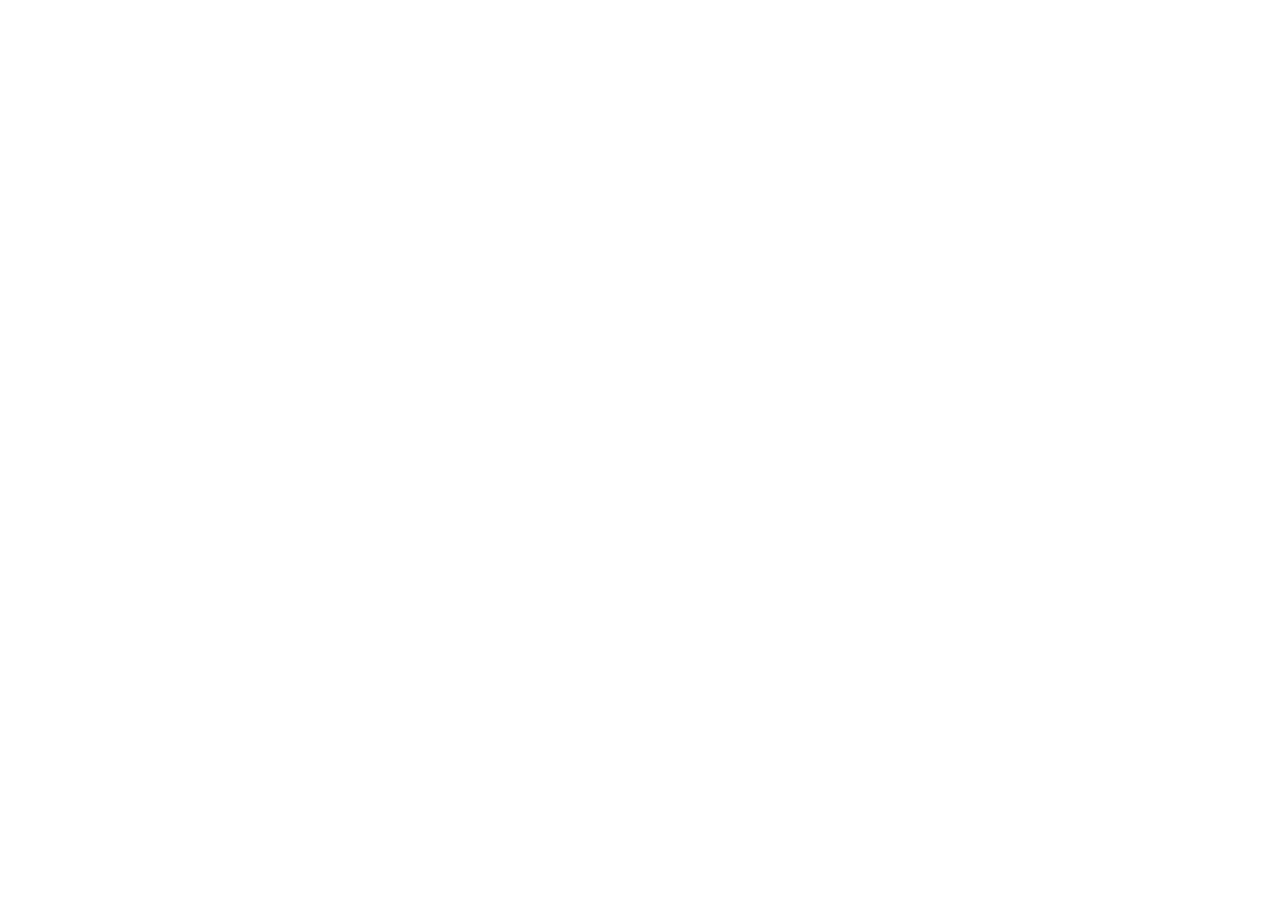
==== index.html @ e87cb18a "commit" ====
<!DOCTYPE html>
<html lang="en">
<head>
    <meta http-equiv="Content-Type" content="text/html;charset=UTF-8">
    <meta name="viewport" content="width=device-width, initial-scale=1.0">
    <title>Document</title>
    <link rel="stylesheet" href="style.css">
</head>
<body>
    
</body>
</html>
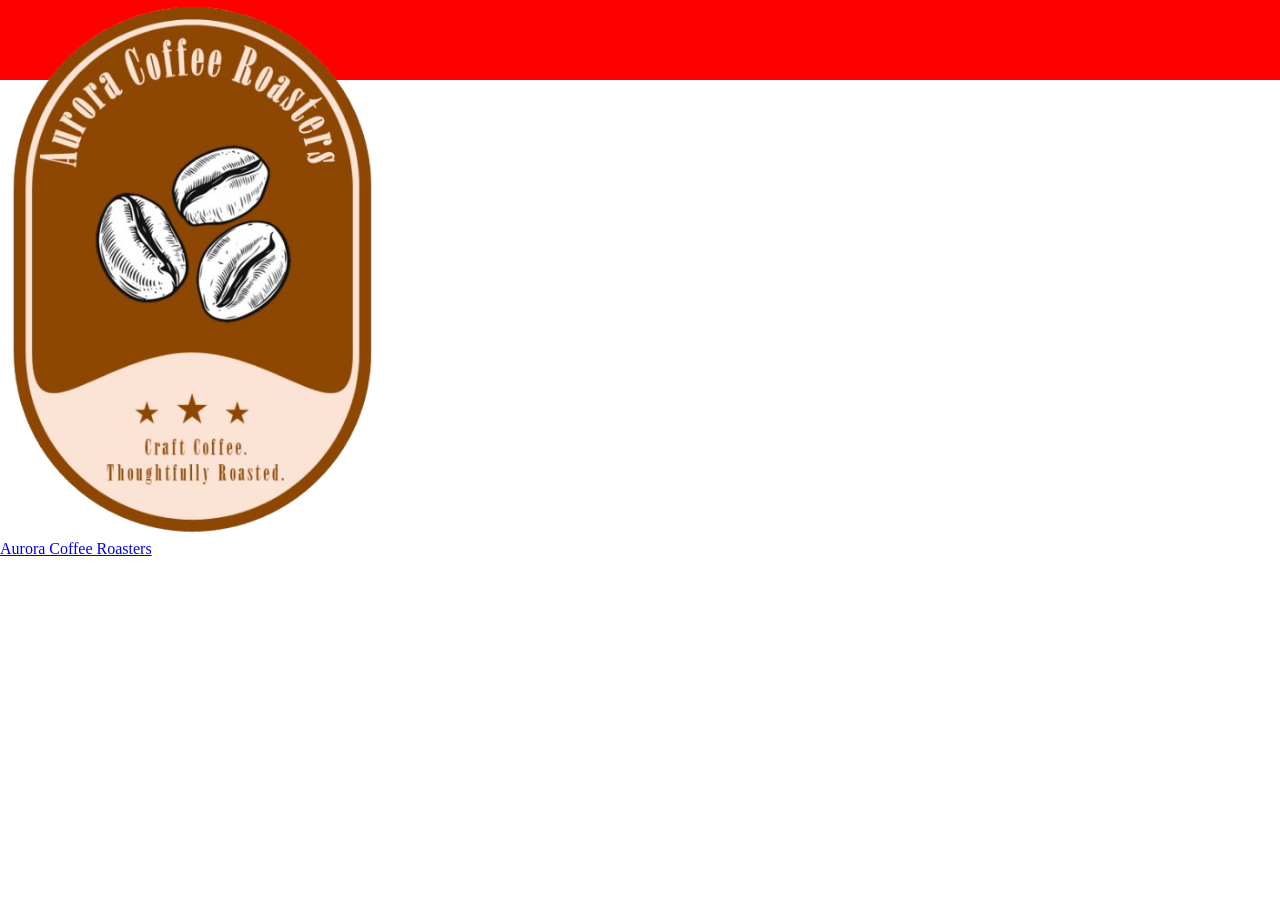
==== commit 5609b2a6: "fix" ====
--- a/index.html
+++ b/index.html
@@ -3,10 +3,22 @@
 <head>
     <meta http-equiv="Content-Type" content="text/html;charset=UTF-8">
     <meta name="viewport" content="width=device-width, initial-scale=1.0">
-    <title>Document</title>
-    <link rel="stylesheet" href="style.css">
+    <title>Home | Aurora</title>
+    <link rel="stylesheet" href="styles.css">
 </head>
 <body>
-    
+    <header>
+        <a class="logoContainer" href="index.html">
+            <img src="images/logo.png" alt="logo" class="logo">
+            <h1>Aurora Coffee Roasters</h1>
+        </a>
+        <div>
+            <div class="navLinks">
+                <a href="index.html"></a>
+                <a href="products.html"></a>
+                <a href="contact.html" class="contactButton"></a>
+            </div>
+        </div>
+    </header>
 </body>
 </html>
--- a/styles.css
+++ b/styles.css
@@ -0,0 +1,53 @@
+html, body, div, span, applet, object, iframe,
+h1, h2, h3, h4, h5, h6, p, blockquote, pre,
+a, abbr, acronym, address, big, cite, code,
+del, dfn, em, img, ins, kbd, q, s, samp,
+small, strike, strong, sub, sup, tt, var,
+b, u, i, center,
+dl, dt, dd, ol, ul, li,
+fieldset, form, label, legend,
+table, caption, tbody, tfoot, thead, tr, th, td,
+article, aside, canvas, details, embed, 
+figure, figcaption, footer, header, hgroup, 
+menu, nav, output, ruby, section, summary,
+time, mark, audio, video {
+	margin: 0;
+	padding: 0;
+	border: 0;
+	font-size: 100%;
+	font: inherit;
+	vertical-align: baseline;
+}
+/* HTML5 display-role reset for older browsers */
+article, aside, details, figcaption, figure, 
+footer, header, hgroup, menu, nav, section {
+	display: block;
+}
+body {
+	line-height: 1;
+}
+ol, ul {
+	list-style: none;
+}
+blockquote, q {
+	quotes: none;
+}
+blockquote:before, blockquote:after,
+q:before, q:after {
+	content: '';
+	content: none;
+}
+table {
+	border-collapse: collapse;
+	border-spacing: 0;
+}
+
+header{
+    width:100%;
+    height:5rem;
+    background-color:red;
+}
+
+header img{
+    width:30%;
+}
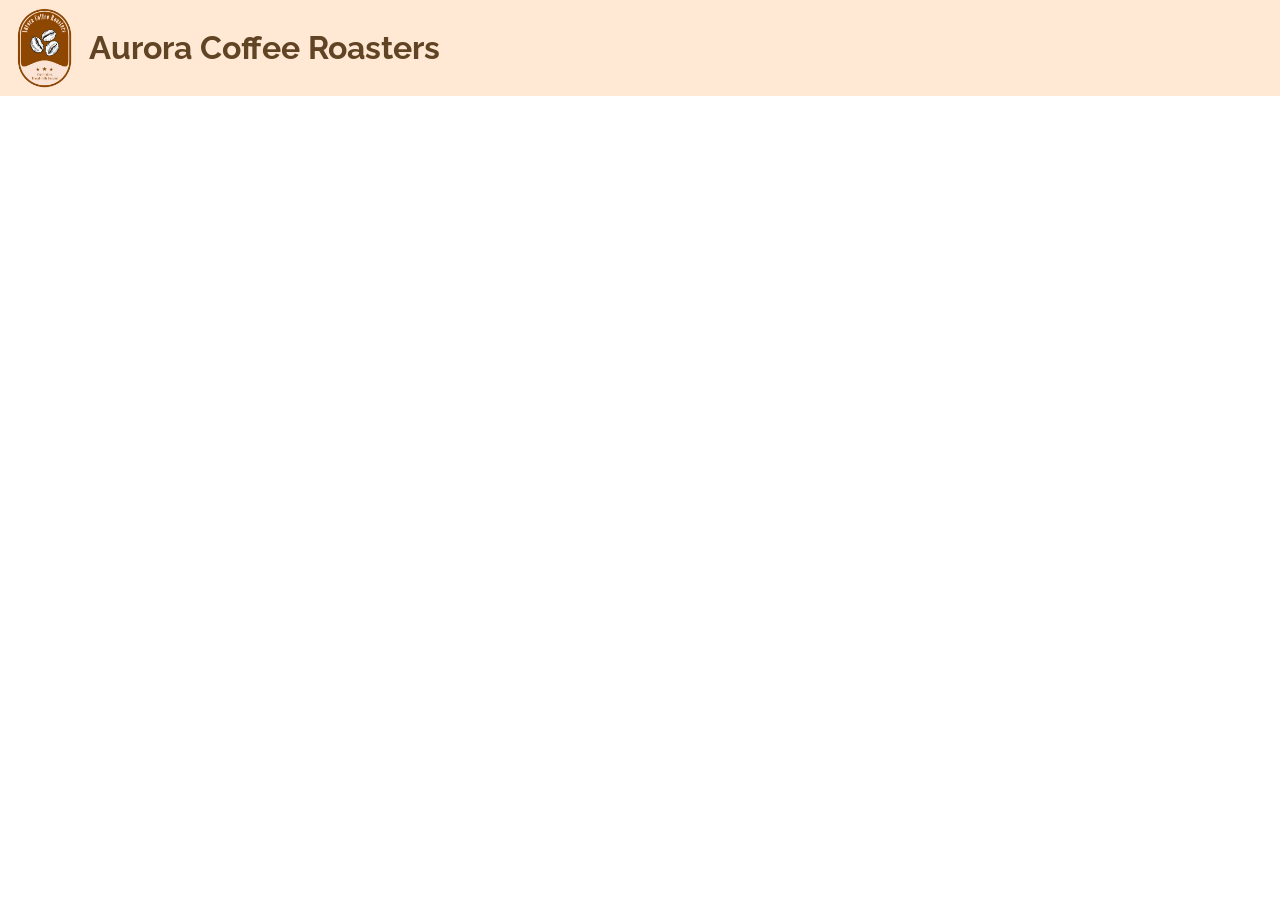
==== commit a1666b92: "skibid toilet" ====
--- a/index.html
+++ b/index.html
@@ -5,6 +5,9 @@
     <meta name="viewport" content="width=device-width, initial-scale=1.0">
     <title>Home | Aurora</title>
     <link rel="stylesheet" href="styles.css">
+    <link rel="preconnect" href="https://fonts.googleapis.com">
+    <link rel="preconnect" href="https://fonts.gstatic.com" crossorigin>
+    <link href="https://fonts.googleapis.com/css2?family=Raleway:ital,wght@0,100..900;1,100..900&display=swap" rel="stylesheet">
 </head>
 <body>
     <header>
--- a/styles.css
+++ b/styles.css
@@ -42,12 +42,31 @@
 	border-spacing: 0;
 }
 
+html{
+    font-family: "Raleway", sans-serif;
+}
+
 header{
     width:100%;
-    height:5rem;
-    background-color:red;
+    height:6rem;
+    background-color:rgb(255, 233, 213);
+    display:flex;
+    align-items:center;
+    padding:0 1rem;
+
 }
 
-header img{
-    width:30%;
+.logoContainer{
+    display:flex;
+    align-items:center;
+    text-decoration:none;
+    color:black; 
+    font-size:2rem;
+    gap:1rem;
+    font-weight:bold;
+    color:rgb(97, 68, 36);
+}
+
+.logo{
+    height:5rem;
 }
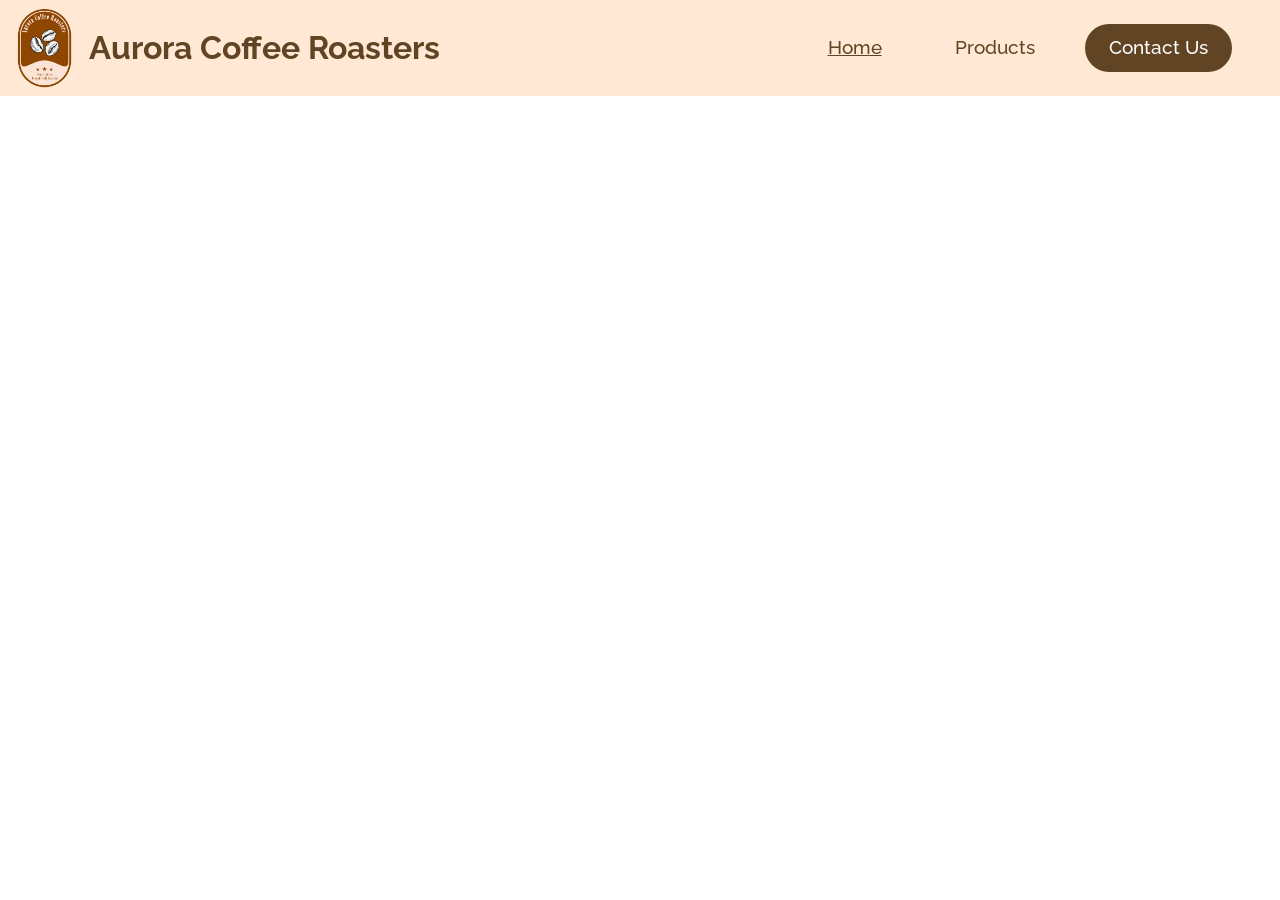
==== commit a99c5069: "git commit" ====
--- a/index.html
+++ b/index.html
@@ -3,7 +3,7 @@
 <head>
     <meta http-equiv="Content-Type" content="text/html;charset=UTF-8">
     <meta name="viewport" content="width=device-width, initial-scale=1.0">
-    <title>Home | Aurora</title>
+    <title>Aurora | Home</title>
     <link rel="stylesheet" href="styles.css">
     <link rel="preconnect" href="https://fonts.googleapis.com">
     <link rel="preconnect" href="https://fonts.gstatic.com" crossorigin>
@@ -15,11 +15,11 @@
             <img src="images/logo.png" alt="logo" class="logo">
             <h1>Aurora Coffee Roasters</h1>
         </a>
-        <div>
+        <div class="centeringDiv">
             <div class="navLinks">
-                <a href="index.html"></a>
-                <a href="products.html"></a>
-                <a href="contact.html" class="contactButton"></a>
+                <a href="index.html" style="text-decoration:underline !important;">Home</a>
+                <a href="products.html">Products</a>
+                <a href="contact.html" class="contactButton">Contact Us</a>
             </div>
         </div>
     </header>
--- a/styles.css
+++ b/styles.css
@@ -52,7 +52,7 @@
     background-color:rgb(255, 233, 213);
     display:flex;
     align-items:center;
-    padding:0 1rem;
+    gap:10rem;
 
 }
 
@@ -65,8 +65,48 @@
     gap:1rem;
     font-weight:bold;
     color:rgb(97, 68, 36);
+    width:40%;  
+    padding:0 1rem;
 }
 
 .logo{
     height:5rem;
+}
+
+.centeringDiv{
+    width:50%;
+}
+
+.navLinks{
+    display:flex;
+    align-items:center;
+    justify-content:space-between;
+    text-decoration:none;
+    padding:0 3rem 0 8rem;
+}
+
+.navLinks a{
+    text-decoration:none;
+    color:rgb(97, 68, 36);
+    font-size:1.2rem;
+    font-weight:500;
+    transition:0.25s;
+    padding:0.75em 1.5rem;
+}
+
+.contactButton{
+    background-color:rgb(97, 68, 36);
+    color:white !important;
+    border:none;
+    border-radius:50px;
+    cursor:pointer;
+    transition:0.25s;
+}
+
+.contactButton:hover{
+    background-color:rgb(61, 43, 23);
+}
+
+.navLinks a:hover{
+    color:rgb(195, 159, 111);
 }
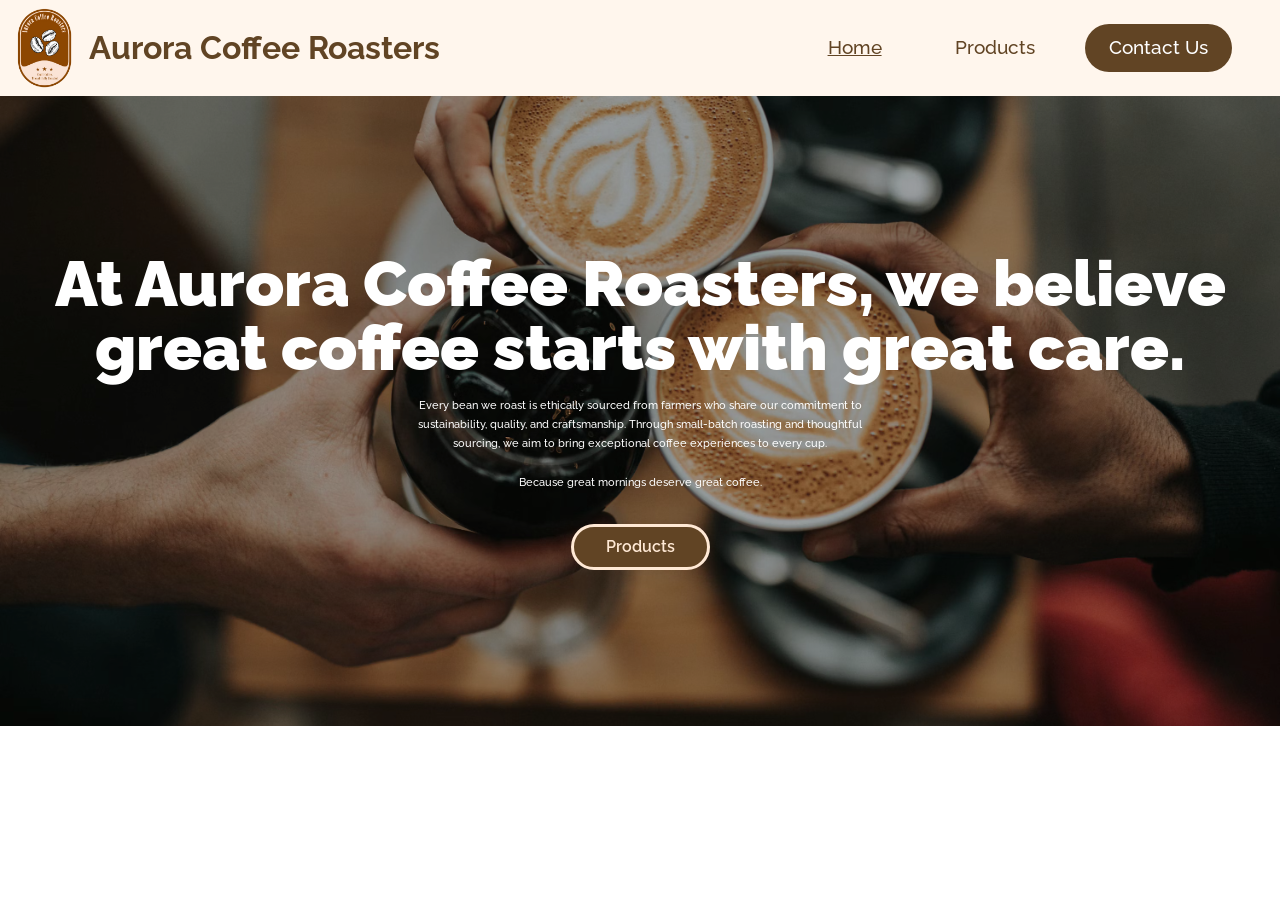
==== commit 40f854e5: "iamgmes" ====
--- a/index.html
+++ b/index.html
@@ -23,5 +23,74 @@
             </div>
         </div>
     </header>
+    <div class="hero">
+        <h1 class="mission">At Aurora Coffee Roasters, we believe great coffee starts with great care.</h1>
+        <p class="missionDesc">Every bean we roast is ethically sourced from farmers who share our commitment to sustainability, 
+            quality, and craftsmanship. Through small-batch roasting and thoughtful sourcing, we aim to bring 
+            exceptional coffee experiences to every cup. 
+            <br><br>
+            Because great mornings deserve great coffee.
+        </p>
+        <a href="products.html" class="heroButton">Products</a>
+    </div>
+    <div class="productPreview">
+        <div>
+            <img>
+        </div>
+        <div>
+            
+        </div>
+    </div>
 </body>
+
+<style>
+    .hero{
+        overflow:hidden;
+        height:70vh;
+        background-image:url(images/coffeehero.png);
+        background-color:rgba(0, 0, 0, 0.3);
+        background-blend-mode:darken;
+        background-size:100%;
+        background-repeat:no-repeat;
+        background-position-y:-190px;
+        display:flex;
+        align-items:center;
+        justify-content:center;
+        flex-direction:column;
+    }
+
+    .mission{
+        color:white;
+        font-weight:900;
+        font-size:4rem;
+        text-align:center;
+        margin-bottom:1rem;
+    }
+
+    .missionDesc{
+        color:white;
+        text-align:center;
+        margin-bottom:2rem;
+        padding:0 25rem;
+        font-weight:500;
+        line-height:1.2rem;
+        font-size:0.7rem;
+    }
+
+    .heroButton{
+        text-decoration:none;
+        transition:0.25s;
+        background-color:rgb(97, 68, 36);
+        font-weight:600;
+        padding:0.75rem 2rem;
+        color:rgb(255, 233, 213);
+        border-radius:50px;
+        border:solid rgb(255,233,213) 3px;
+    }
+
+    .heroButton:hover{
+        background-color:rgb(70, 49, 25);
+    }
+</style>
+
 </html>
--- a/styles.css
+++ b/styles.css
@@ -49,7 +49,7 @@
 header{
     width:100%;
     height:6rem;
-    background-color:rgb(255, 233, 213);
+    background-color:rgb(255, 246, 237);
     display:flex;
     align-items:center;
     gap:10rem;
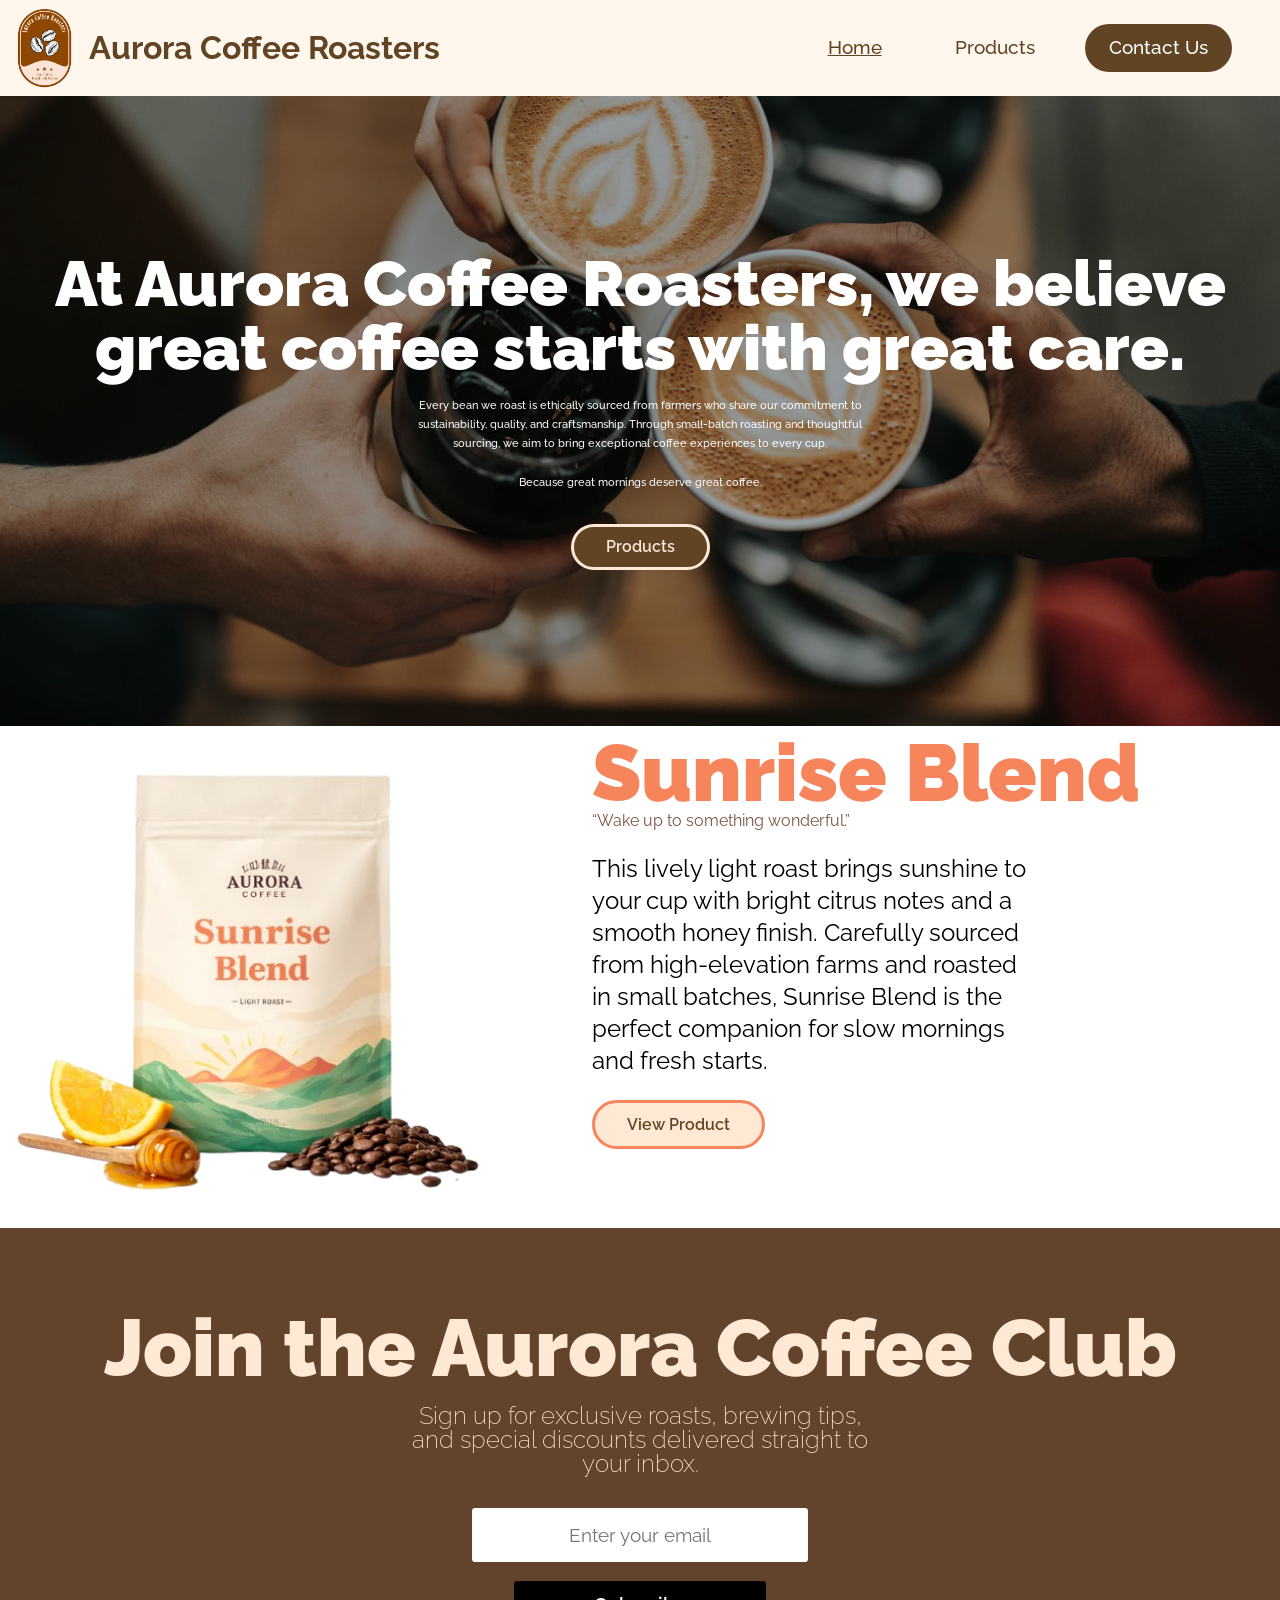
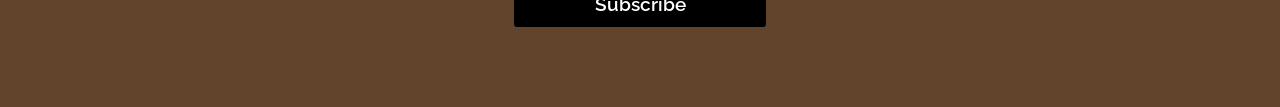
==== commit 2dc645ec: "skibifdi toielt" ====
--- a/index.html
+++ b/index.html
@@ -34,16 +34,143 @@
         <a href="products.html" class="heroButton">Products</a>
     </div>
     <div class="productPreview">
-        <div>
-            <img>
+        <div class="imgDiv1">
+            <img src="images/coffee1.png" alt="Sunrise Blend" class="coffee1">
         </div>
-        <div>
-            
+        <div class="textDiv1">
+            <div style="padding:0 5rem 5.5rem 5rem;">
+                <h2 class="productPreviewHeading1">Sunrise Blend</h2>
+                <p class="productPreviewQuote">“Wake up to something wonderful.”</p>
+                <p class="productPreviewDesc">
+                    This lively light roast brings sunshine to your cup with bright citrus notes and a smooth honey finish. 
+                    Carefully sourced from high-elevation farms and roasted in small batches, Sunrise Blend is the perfect 
+                    companion for slow mornings and fresh starts.
+                </p>
+                <a href="products.html" class="productPreviewButton">View Product</a>
+            </div>
         </div>
     </div>
+    <div class="newsletter">
+        <h2>Join the Aurora Coffee Club</h2>
+        <p>Sign up for exclusive roasts, brewing tips, and special discounts delivered straight to your inbox.</p>
+        <form>
+            <input type="email" placeholder="Enter your email">
+            <button type="submit">Subscribe</button>
+        </form>
+    </div>
 </body>
 
 <style>
+    .newsletter{
+        background-color:rgb(98, 67, 43);
+        padding:5rem;
+        color:rgb(255, 233, 213);
+        text-align:center;
+    }
+
+    .newsletter h2{
+        font-size:5rem;
+        font-weight:900;
+    }
+
+    .newsletter p{
+        font-size:1.5rem;
+        padding:1rem 20rem;
+        font-weight:200;
+    }
+
+    .newsletter form{
+        display:flex;
+        flex-direction:column;
+        width:30%;
+        margin:auto;
+        gap:1.2rem;
+    }
+
+    .newsletter form input{
+        padding:1rem 2rem;
+        border-radius:3px; 
+        border:none;
+        margin-top:1rem;
+        text-align:center;
+        font-size:1.2rem;
+    }
+
+    .newsletter form button{
+        transition:0.25s;
+        text-decoration:none;
+        padding:0.75rem 1.5rem;
+        background-color:black;
+        color:white;
+        border-radius:3px;
+        font-weight:600;
+        font-size:1.2rem;
+        border:none;
+        cursor:pointer;
+        width:75%;
+        margin:auto;
+    }
+
+    .newsletter form button:hover{
+        background-color:rgb(43, 43, 43);
+    }
+
+    .productPreviewButton{
+        transition:0.25s;
+        text-decoration:none;
+        transition:0.25s;
+        color:rgb(97, 68, 36);
+        font-weight:600;
+        padding:0.75rem 2rem;
+        background-color:rgb(255, 233, 213);
+        border-radius:50px;
+        border:solid rgb(247, 133, 92) 3px;
+        margin-bottom:5rem;
+    }
+
+    .productPreviewButton:hover{
+        background-color:rgb(247, 133, 92);
+    }
+
+    .productPreviewHeading1{
+        font-size:5rem;
+        font-weight:900;
+        color:rgb(247, 133, 92);
+    }
+
+    .productPreviewQuote{
+        color:rgb(126, 83, 68);
+        margin-bottom:1.5rem;
+    }
+
+    .productPreviewDesc{
+        color:black;
+        font-size:1.5rem;
+        font-weight:400;
+        padding-right:10rem;
+        margin-bottom:2.5rem;
+        line-height:2rem;
+    }
+
+    .productPreview{
+        display:flex;
+    }
+
+    .imgDiv1{
+        width:40%;
+    }
+
+    .textDiv1{
+        width:60%;
+        display:flex;
+        justify-content:center;
+        align-items:center;
+    }
+
+    .coffee1{
+        width:100%;
+    }
+
     .hero{
         overflow:hidden;
         height:70vh;
--- a/styles.css
+++ b/styles.css
@@ -42,7 +42,7 @@
 	border-spacing: 0;
 }
 
-html{
+html, input, button{
     font-family: "Raleway", sans-serif;
 }
 
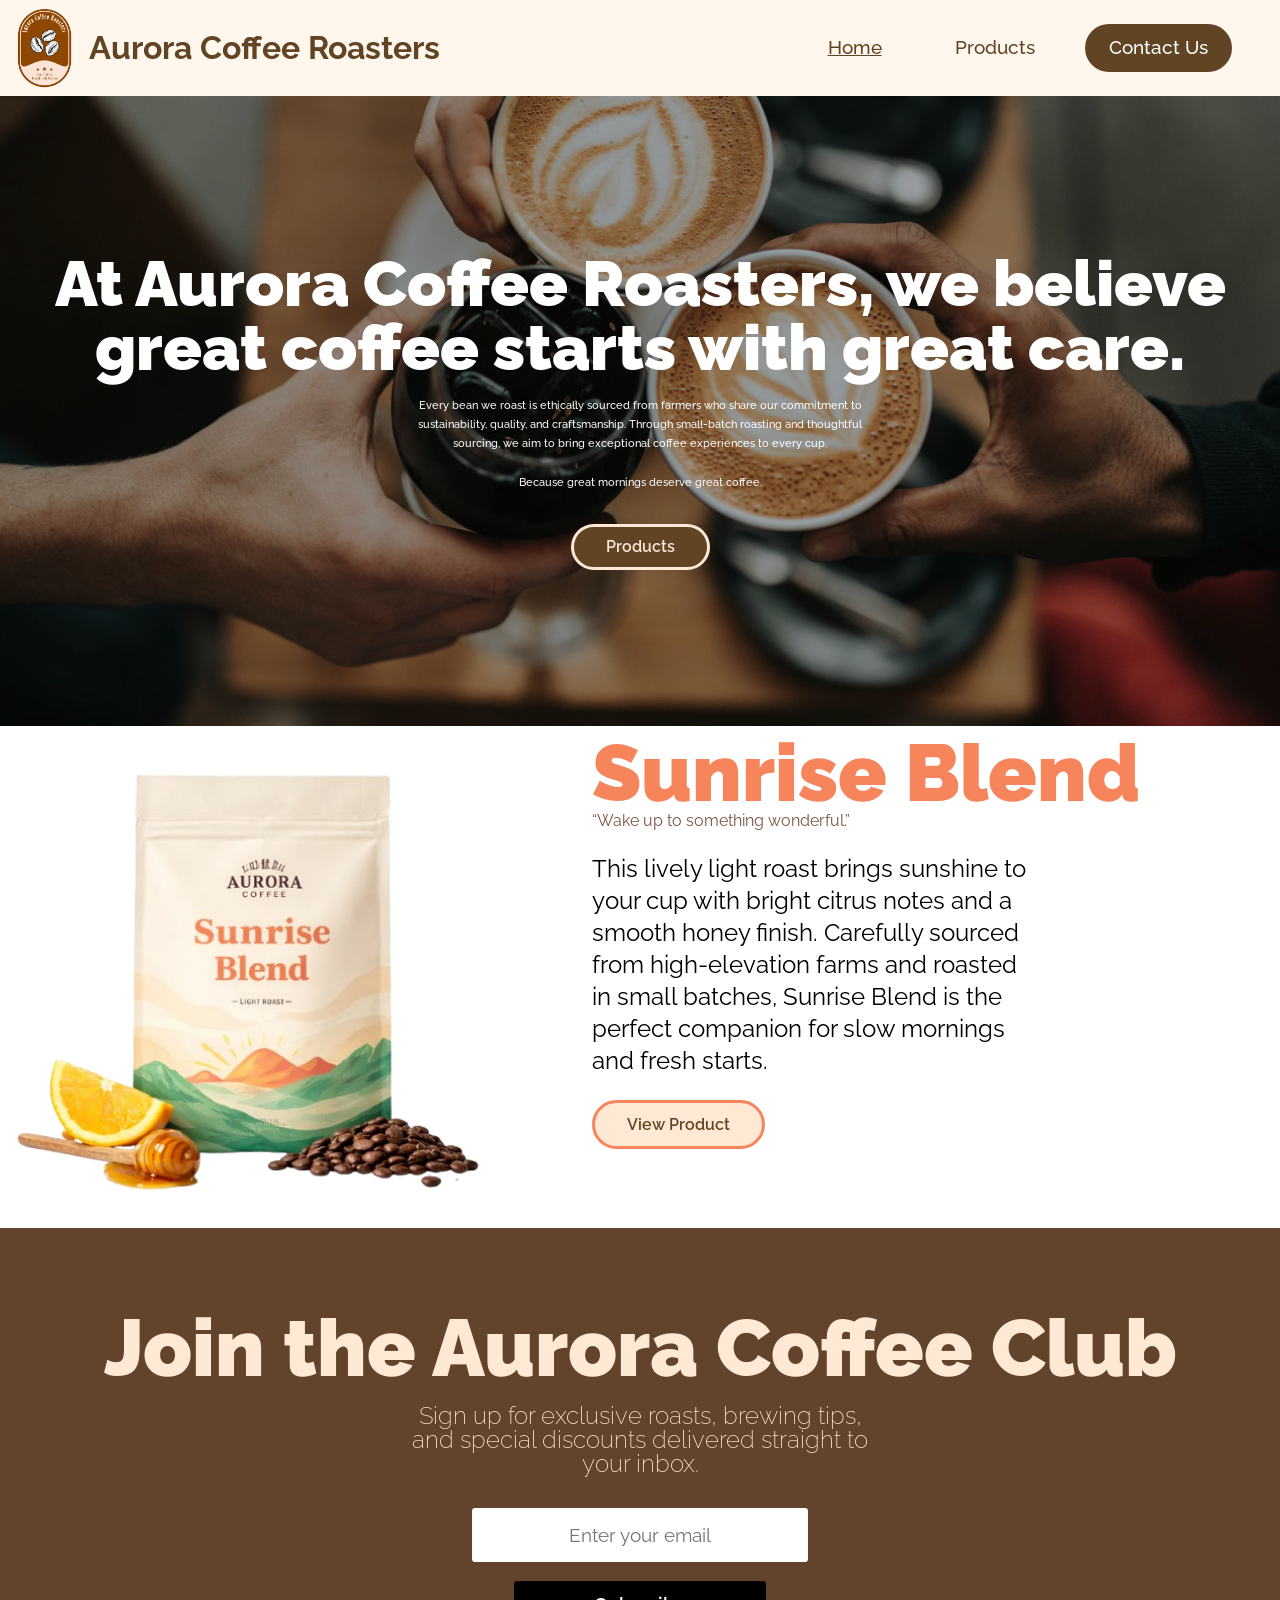
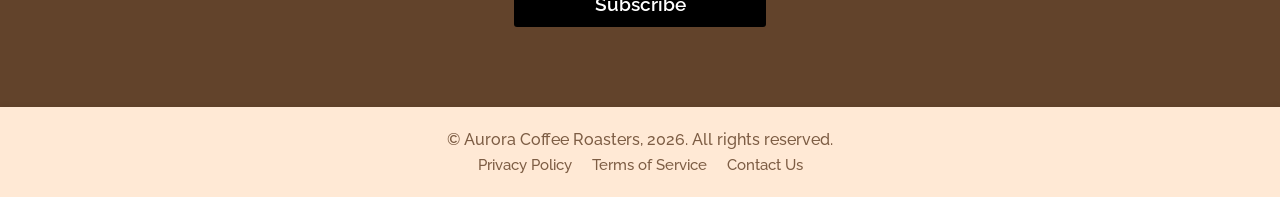
==== commit 15e443fc: "add footer across pages" ====
--- a/index.html
+++ b/index.html
@@ -1,223 +1,233 @@
 <!DOCTYPE html>
 <html lang="en">
-<head>
-    <meta http-equiv="Content-Type" content="text/html;charset=UTF-8">
-    <meta name="viewport" content="width=device-width, initial-scale=1.0">
-    <title>Aurora | Home</title>
-    <link rel="stylesheet" href="styles.css">
-    <link rel="preconnect" href="https://fonts.googleapis.com">
-    <link rel="preconnect" href="https://fonts.gstatic.com" crossorigin>
-    <link href="https://fonts.googleapis.com/css2?family=Raleway:ital,wght@0,100..900;1,100..900&display=swap" rel="stylesheet">
-</head>
-<body>
-    <header>
-        <a class="logoContainer" href="index.html">
-            <img src="images/logo.png" alt="logo" class="logo">
-            <h1>Aurora Coffee Roasters</h1>
-        </a>
-        <div class="centeringDiv">
-            <div class="navLinks">
-                <a href="index.html" style="text-decoration:underline !important;">Home</a>
-                <a href="products.html">Products</a>
-                <a href="contact.html" class="contactButton">Contact Us</a>
-            </div>
-        </div>
-    </header>
-    <div class="hero">
-        <h1 class="mission">At Aurora Coffee Roasters, we believe great coffee starts with great care.</h1>
-        <p class="missionDesc">Every bean we roast is ethically sourced from farmers who share our commitment to sustainability, 
-            quality, and craftsmanship. Through small-batch roasting and thoughtful sourcing, we aim to bring 
-            exceptional coffee experiences to every cup. 
-            <br><br>
-            Because great mornings deserve great coffee.
-        </p>
-        <a href="products.html" class="heroButton">Products</a>
-    </div>
-    <div class="productPreview">
-        <div class="imgDiv1">
-            <img src="images/coffee1.png" alt="Sunrise Blend" class="coffee1">
-        </div>
-        <div class="textDiv1">
-            <div style="padding:0 5rem 5.5rem 5rem;">
-                <h2 class="productPreviewHeading1">Sunrise Blend</h2>
-                <p class="productPreviewQuote">“Wake up to something wonderful.”</p>
-                <p class="productPreviewDesc">
-                    This lively light roast brings sunshine to your cup with bright citrus notes and a smooth honey finish. 
-                    Carefully sourced from high-elevation farms and roasted in small batches, Sunrise Blend is the perfect 
-                    companion for slow mornings and fresh starts.
+    <head>
+        <meta http-equiv="Content-Type" content="text/html;charset=UTF-8">
+        <meta name="viewport" content="width=device-width, initial-scale=1.0">
+        <title>Aurora | Home</title>
+        <link rel="stylesheet" href="styles.css">
+        <link rel="preconnect" href="https://fonts.googleapis.com">
+        <link rel="preconnect" href="https://fonts.gstatic.com" crossorigin>
+        <link href="https://fonts.googleapis.com/css2?family=Raleway:ital,wght@0,100..900;1,100..900&display=swap" rel="stylesheet">
+    </head>
+    <body>
+        <main>
+            <header>
+                <a class="logoContainer" href="index.html">
+                    <img src="images/logo.png" alt="logo" class="logo">
+                    <h1>Aurora Coffee Roasters</h1>
+                </a>
+                <div class="centeringDiv">
+                    <div class="navLinks">
+                        <a href="index.html" style="text-decoration:underline !important;">Home</a>
+                        <a href="products.html">Products</a>
+                        <a href="contact.html" class="contactButton">Contact Us</a>
+                    </div>
+                </div>
+            </header>
+            <div class="hero">
+                <h1 class="mission">At Aurora Coffee Roasters, we believe great coffee starts with great care.</h1>
+                <p class="missionDesc">Every bean we roast is ethically sourced from farmers who share our commitment to sustainability, 
+                    quality, and craftsmanship. Through small-batch roasting and thoughtful sourcing, we aim to bring 
+                    exceptional coffee experiences to every cup. 
+                    <br><br>
+                    Because great mornings deserve great coffee.
                 </p>
-                <a href="products.html" class="productPreviewButton">View Product</a>
-            </div>
-        </div>
-    </div>
-    <div class="newsletter">
-        <h2>Join the Aurora Coffee Club</h2>
-        <p>Sign up for exclusive roasts, brewing tips, and special discounts delivered straight to your inbox.</p>
-        <form>
-            <input type="email" placeholder="Enter your email">
-            <button type="submit">Subscribe</button>
-        </form>
-    </div>
-</body>
-
-<style>
-    .newsletter{
-        background-color:rgb(98, 67, 43);
-        padding:5rem;
-        color:rgb(255, 233, 213);
-        text-align:center;
-    }
-
-    .newsletter h2{
-        font-size:5rem;
-        font-weight:900;
-    }
-
-    .newsletter p{
-        font-size:1.5rem;
-        padding:1rem 20rem;
-        font-weight:200;
-    }
-
-    .newsletter form{
-        display:flex;
-        flex-direction:column;
-        width:30%;
-        margin:auto;
-        gap:1.2rem;
-    }
-
-    .newsletter form input{
-        padding:1rem 2rem;
-        border-radius:3px; 
-        border:none;
-        margin-top:1rem;
-        text-align:center;
-        font-size:1.2rem;
-    }
-
-    .newsletter form button{
-        transition:0.25s;
-        text-decoration:none;
-        padding:0.75rem 1.5rem;
-        background-color:black;
-        color:white;
-        border-radius:3px;
-        font-weight:600;
-        font-size:1.2rem;
-        border:none;
-        cursor:pointer;
-        width:75%;
-        margin:auto;
-    }
-
-    .newsletter form button:hover{
-        background-color:rgb(43, 43, 43);
-    }
-
-    .productPreviewButton{
-        transition:0.25s;
-        text-decoration:none;
-        transition:0.25s;
-        color:rgb(97, 68, 36);
-        font-weight:600;
-        padding:0.75rem 2rem;
-        background-color:rgb(255, 233, 213);
-        border-radius:50px;
-        border:solid rgb(247, 133, 92) 3px;
-        margin-bottom:5rem;
-    }
-
-    .productPreviewButton:hover{
-        background-color:rgb(247, 133, 92);
-    }
-
-    .productPreviewHeading1{
-        font-size:5rem;
-        font-weight:900;
-        color:rgb(247, 133, 92);
-    }
-
-    .productPreviewQuote{
-        color:rgb(126, 83, 68);
-        margin-bottom:1.5rem;
-    }
-
-    .productPreviewDesc{
-        color:black;
-        font-size:1.5rem;
-        font-weight:400;
-        padding-right:10rem;
-        margin-bottom:2.5rem;
-        line-height:2rem;
-    }
-
-    .productPreview{
-        display:flex;
-    }
-
-    .imgDiv1{
-        width:40%;
-    }
-
-    .textDiv1{
-        width:60%;
-        display:flex;
-        justify-content:center;
-        align-items:center;
-    }
-
-    .coffee1{
-        width:100%;
-    }
-
-    .hero{
-        overflow:hidden;
-        height:70vh;
-        background-image:url(images/coffeehero.png);
-        background-color:rgba(0, 0, 0, 0.3);
-        background-blend-mode:darken;
-        background-size:100%;
-        background-repeat:no-repeat;
-        background-position-y:-190px;
-        display:flex;
-        align-items:center;
-        justify-content:center;
-        flex-direction:column;
-    }
-
-    .mission{
-        color:white;
-        font-weight:900;
-        font-size:4rem;
-        text-align:center;
-        margin-bottom:1rem;
-    }
-
-    .missionDesc{
-        color:white;
-        text-align:center;
-        margin-bottom:2rem;
-        padding:0 25rem;
-        font-weight:500;
-        line-height:1.2rem;
-        font-size:0.7rem;
-    }
-
-    .heroButton{
-        text-decoration:none;
-        transition:0.25s;
-        background-color:rgb(97, 68, 36);
-        font-weight:600;
-        padding:0.75rem 2rem;
-        color:rgb(255, 233, 213);
-        border-radius:50px;
-        border:solid rgb(255,233,213) 3px;
-    }
-
-    .heroButton:hover{
-        background-color:rgb(70, 49, 25);
-    }
-</style>
-
+                <a href="products.html" class="heroButton">Products</a>
+            </div>
+            <div class="productPreview">
+                <div class="imgDiv1">
+                    <img src="images/coffee1.png" alt="Sunrise Blend" class="coffee1">
+                </div>
+                <div class="textDiv1">
+                    <div style="padding:0 5rem 5.5rem 5rem;">
+                        <h2 class="productPreviewHeading1">Sunrise Blend</h2>
+                        <p class="productPreviewQuote">“Wake up to something wonderful.”</p>
+                        <p class="productPreviewDesc">
+                            This lively light roast brings sunshine to your cup with bright citrus notes and a smooth honey finish. 
+                            Carefully sourced from high-elevation farms and roasted in small batches, Sunrise Blend is the perfect 
+                            companion for slow mornings and fresh starts.
+                        </p>
+                        <a href="products.html" class="productPreviewButton">View Product</a>
+                    </div>
+                </div>
+            </div>
+            <div class="newsletter">
+                <h2>Join the Aurora Coffee Club</h2>
+                <p>Sign up for exclusive roasts, brewing tips, and special discounts delivered straight to your inbox.</p>
+                <form>
+                    <input type="email" placeholder="Enter your email">
+                    <button type="submit">Subscribe</button>
+                </form>
+            </div>
+        </main>
+        <footer>
+            <div class="footer-container">
+                <p>&copy; Aurora Coffee Roasters, 2026. All rights reserved.</p>
+                <div class="footer-links">
+                    <a href="privacy.html">Privacy Policy</a>
+                    <a href="terms.html">Terms of Service</a>
+                    <a href="contact.html">Contact Us</a>
+                </div>
+            </div>
+        </footer>
+    </body>
+    <style>
+        .newsletter{
+            background-color:rgb(98, 67, 43);
+            padding:5rem;
+            color:rgb(255, 233, 213);
+            text-align:center;
+        }
+
+        .newsletter h2{
+            font-size:5rem;
+            font-weight:900;
+        }
+
+        .newsletter p{
+            font-size:1.5rem;
+            padding:1rem 20rem;
+            font-weight:200;
+        }
+
+        .newsletter form{
+            display:flex;
+            flex-direction:column;
+            width:30%;
+            margin:auto;
+            gap:1.2rem;
+        }
+
+        .newsletter form input{
+            padding:1rem 2rem;
+            border-radius:3px; 
+            border:none;
+            margin-top:1rem;
+            text-align:center;
+            font-size:1.2rem;
+        }
+
+        .newsletter form button{
+            transition:0.25s;
+            text-decoration:none;
+            padding:0.75rem 1.5rem;
+            background-color:black;
+            color:white;
+            border-radius:3px;
+            font-weight:600;
+            font-size:1.2rem;
+            border:none;
+            cursor:pointer;
+            width:75%;
+            margin:auto;
+        }
+
+        .newsletter form button:hover{
+            background-color:rgb(43, 43, 43);
+        }
+
+        .productPreviewButton{
+            transition:0.25s;
+            text-decoration:none;
+            transition:0.25s;
+            color:rgb(97, 68, 36);
+            font-weight:600;
+            padding:0.75rem 2rem;
+            background-color:rgb(255, 233, 213);
+            border-radius:50px;
+            border:solid rgb(247, 133, 92) 3px;
+            margin-bottom:5rem;
+        }
+
+        .productPreviewButton:hover{
+            background-color:rgb(247, 133, 92);
+        }
+
+        .productPreviewHeading1{
+            font-size:5rem;
+            font-weight:900;
+            color:rgb(247, 133, 92);
+        }
+
+        .productPreviewQuote{
+            color:rgb(126, 83, 68);
+            margin-bottom:1.5rem;
+        }
+
+        .productPreviewDesc{
+            color:black;
+            font-size:1.5rem;
+            font-weight:400;
+            padding-right:10rem;
+            margin-bottom:2.5rem;
+            line-height:2rem;
+        }
+
+        .productPreview{
+            display:flex;
+        }
+
+        .imgDiv1{
+            width:40%;
+        }
+
+        .textDiv1{
+            width:60%;
+            display:flex;
+            justify-content:center;
+            align-items:center;
+        }
+
+        .coffee1{
+            width:100%;
+        }
+
+        .hero{
+            overflow:hidden;
+            height:70vh;
+            background-image:url(images/coffeehero.png);
+            background-color:rgba(0, 0, 0, 0.3);
+            background-blend-mode:darken;
+            background-size:100%;
+            background-repeat:no-repeat;
+            background-position-y:-190px;
+            display:flex;
+            align-items:center;
+            justify-content:center;
+            flex-direction:column;
+        }
+
+        .mission{
+            color:white;
+            font-weight:900;
+            font-size:4rem;
+            text-align:center;
+            margin-bottom:1rem;
+        }
+
+        .missionDesc{
+            color:white;
+            text-align:center;
+            margin-bottom:2rem;
+            padding:0 25rem;
+            font-weight:500;
+            line-height:1.2rem;
+            font-size:0.7rem;
+        }
+
+        .heroButton{
+            text-decoration:none;
+            transition:0.25s;
+            background-color:rgb(97, 68, 36);
+            font-weight:600;
+            padding:0.75rem 2rem;
+            color:rgb(255, 233, 213);
+            border-radius:50px;
+            border:solid rgb(255,233,213) 3px;
+        }
+
+        .heroButton:hover{
+            background-color:rgb(70, 49, 25);
+        }
+    </style>
 </html>
--- a/styles.css
+++ b/styles.css
@@ -109,4 +109,47 @@
 
 .navLinks a:hover{
     color:rgb(195, 159, 111);
+}
+
+main {
+    min-height: 90vh;
+}
+
+footer {
+    display: flex;
+    flex-direction: column;
+    justify-content: center;
+    height: 10vh;
+    background-color: #ffe9d5;
+    text-align: center;
+    box-shadow: 0 -2px 5px rgba(0,0,0,0.05);
+}
+
+.footer-container p {
+    font-size: 16px;
+    color: #7d5d44;
+    margin: 0;
+    font-weight: 500;
+}
+
+.footer-links {
+    margin-top: 10px;
+    display: flex;
+    justify-content: center;
+    gap: 20px;
+    flex-wrap: wrap;
+}
+
+.footer-links a {
+    color: #7d5d44;
+    text-decoration: none;
+    font-weight: 500;
+    transition: color 0.2s ease;
+    font-size: 15px;
+    cursor: pointer;
+}
+
+.footer-links a:hover {
+    color: #5d4534;
+    text-decoration: underline;
 }
